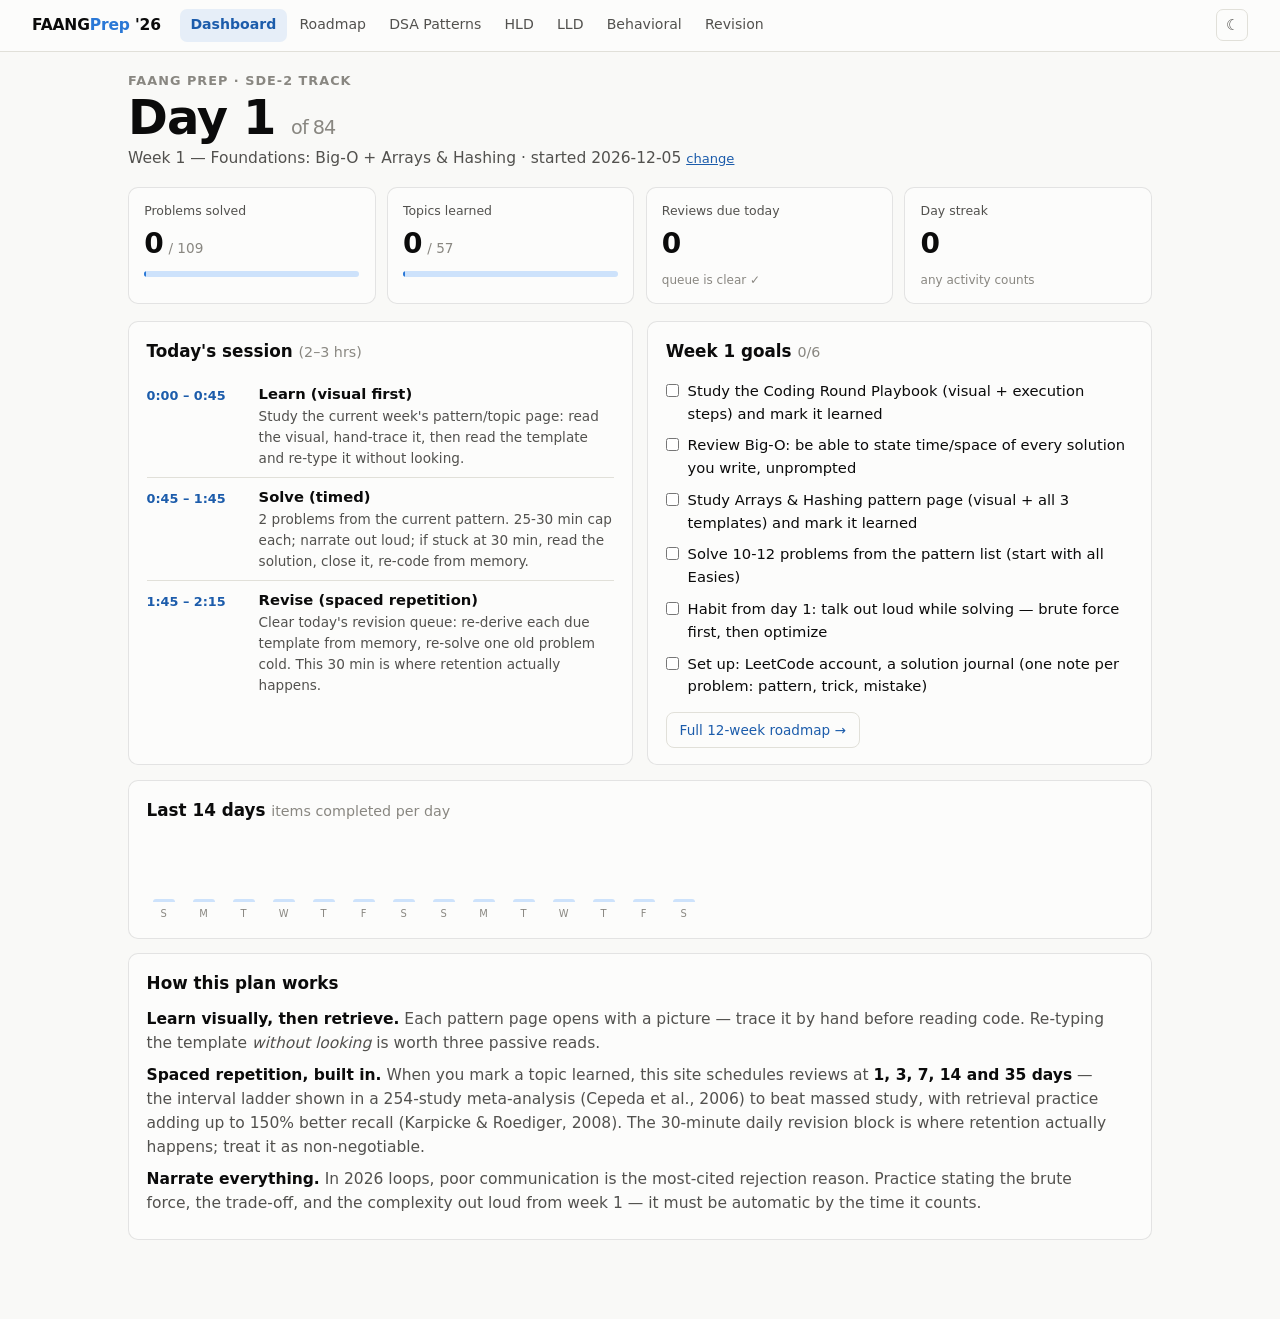
==== website/index.html @ 33d24913 "feat: initialize project structure with DSA, LLD, and system design educational content and tools" ====
<!DOCTYPE html>
<html lang="en">
<head>
  <meta charset="UTF-8">
  <meta name="viewport" content="width=device-width, initial-scale=1.0">
  <title>FAANG Prep 2026 — 12-Week SDE-2 Plan</title>
  <meta name="description" content="Interactive 12-week FAANG interview prep: DSA patterns with visuals, HLD system design with architecture diagrams, LLD machine coding, behavioral, and a built-in spaced-repetition revision scheduler.">
  <meta name="theme-color" content="#fcfcfb" media="(prefers-color-scheme: light)">
  <meta name="theme-color" content="#1a1a19" media="(prefers-color-scheme: dark)">
  <link rel="stylesheet" href="styles.css">
  <link rel="icon" href="data:image/svg+xml,<svg xmlns='http://www.w3.org/2000/svg' viewBox='0 0 100 100'><text y='.9em' font-size='90'>🎯</text></svg>">
</head>
<body>
  <header class="topbar">
    <div class="brand">FAANG<span>Prep</span> '26</div>
    <nav>
      <button class="nav-btn" data-view="dashboard">Dashboard</button>
      <button class="nav-btn" data-view="roadmap">Roadmap</button>
      <button class="nav-btn" data-view="dsa">DSA Patterns</button>
      <button class="nav-btn" data-view="system">HLD</button>
      <button class="nav-btn" data-view="lld">LLD</button>
      <button class="nav-btn" data-view="behavioral">Behavioral</button>
      <button class="nav-btn" data-view="revision">Revision <span class="badge"></span></button>
    </nav>
    <button id="theme-btn" title="Toggle theme">☾</button>
  </header>
  <main id="view"></main>
  <script src="data_misc.js"></script>
  <script src="data_dsa.js"></script>
  <script src="data_system.js"></script>
  <script src="data_lld.js"></script>
  <script src="data.js"></script>
  <script src="app.js"></script>
</body>
</html>
---- website/styles.css ----
/* ============================================================
   FAANG Prep 2026 — styles
   Palette roles from the validated reference palette (light+dark)
   ============================================================ */

:root, :root[data-theme="light"] {
  --page:        #f9f9f7;
  --surface:     #fcfcfb;
  --ink:         #0b0b0b;
  --ink-2:       #52514e;
  --muted:       #898781;
  --hairline:    #e1e0d9;
  --border:      rgba(11,11,11,0.10);
  --accent:      #2a78d6;   /* series blue */
  --accent-ink:  #1c5cab;
  --track:       #cde2fb;   /* lighter step of same ramp */
  --good:        #0ca30c;
  --good-text:   #006300;
  --warn:        #fab219;
  --critical:    #d03b3b;
  --violet:      #4a3aa7;
  --aqua:        #1baf7a;
  --orange:      #eb6834;
  --violet-wash: rgba(74,58,167,0.08);
  --aqua-wash:   rgba(27,175,122,0.10);
  --orange-wash: rgba(235,104,52,0.08);
  --code-bg:     #f2f1ed;
  --wash:        rgba(42,120,214,0.10);
  --sq1: #86b6ef; --sq2: #6da7ec; --sq3: #3987e5; --sq4: #2a78d6; --sq5: #1c5cab; --sq6: #104281;
}
:root[data-theme="dark"] {
  --page:        #0d0d0d;
  --surface:     #1a1a19;
  --ink:         #ffffff;
  --ink-2:       #c3c2b7;
  --muted:       #898781;
  --hairline:    #2c2c2a;
  --border:      rgba(255,255,255,0.10);
  --accent:      #3987e5;
  --accent-ink:  #6da7ec;
  --track:       #0d366b;
  --good:        #0ca30c;
  --good-text:   #0ca30c;
  --warn:        #fab219;
  --critical:    #e66767;
  --violet:      #9085e9;
  --aqua:        #199e70;
  --orange:      #d95926;
  --violet-wash: rgba(144,133,233,0.12);
  --aqua-wash:   rgba(25,158,112,0.13);
  --orange-wash: rgba(217,89,38,0.12);
  --code-bg:     #111110;
  --wash:        rgba(57,135,229,0.14);
  --sq1: #184f95; --sq2: #1c5cab; --sq3: #256abf; --sq4: #2a78d6; --sq5: #3987e5; --sq6: #6da7ec;
}

* { box-sizing: border-box; margin: 0; }
html { scroll-behavior: smooth; }
body {
  font-family: system-ui, -apple-system, "Segoe UI", sans-serif;
  background: var(--page);
  color: var(--ink);
  line-height: 1.55;
  font-size: 15.5px;
}
a { color: var(--accent-ink); text-decoration: none; }
a:hover { text-decoration: underline; }
h1 { font-size: 1.7rem; margin: 0.4rem 0 0.5rem; letter-spacing: -0.01em; }
h2 { font-size: 1.05rem; margin-bottom: 0.7rem; }
code { background: var(--code-bg); border-radius: 4px; padding: 0.08em 0.35em; font-size: 0.9em; }
pre { background: var(--code-bg); border: 1px solid var(--hairline); border-radius: 8px;
      padding: 0.9rem 1rem; overflow-x: auto; font-size: 0.82rem; line-height: 1.5; }
pre code { background: none; padding: 0; }
ul, ol { padding-left: 1.3rem; }
li { margin: 0.35rem 0; }
.muted { color: var(--muted); font-weight: 400; font-size: 0.85em; }
.lede { color: var(--ink-2); max-width: 62rem; margin-bottom: 1.2rem; }

/* ---------- layout ---------- */
.topbar {
  position: sticky; top: 0; z-index: 10;
  display: flex; align-items: center; gap: 0.6rem;
  padding: 0.55rem clamp(0.8rem, 3vw, 2rem);
  background: var(--surface);
  border-bottom: 1px solid var(--hairline);
  flex-wrap: wrap;
}
.brand { font-weight: 700; letter-spacing: -0.01em; margin-right: 0.6rem; white-space: nowrap; }
.brand span { color: var(--accent); }
nav { display: flex; gap: 0.15rem; flex-wrap: wrap; flex: 1; }
.nav-btn {
  border: 0; background: none; color: var(--ink-2);
  font: inherit; font-size: 0.88rem; padding: 0.35rem 0.65rem;
  border-radius: 7px; cursor: pointer; display: inline-flex; align-items: center; gap: 0.35rem;
}
.nav-btn:hover { background: var(--wash); }
.nav-btn.active { background: var(--wash); color: var(--accent-ink); font-weight: 600; }
.badge {
  display: none; align-items: center; justify-content: center;
  min-width: 1.15rem; height: 1.15rem; padding: 0 0.25rem;
  border-radius: 999px; background: var(--critical); color: #fff;
  font-size: 0.68rem; font-weight: 700;
}
#theme-btn {
  border: 1px solid var(--hairline); background: none; color: var(--ink-2);
  border-radius: 7px; width: 2rem; height: 2rem; cursor: pointer; font-size: 0.95rem;
}
main { max-width: 68rem; margin: 0 auto; padding: 1.2rem clamp(0.8rem, 3vw, 2rem) 4rem; }

/* ---------- hero + tiles ---------- */
.hero-kicker { color: var(--muted); font-size: 0.8rem; text-transform: uppercase; letter-spacing: 0.08em; font-weight: 600; }
.hero-num { font-size: 3rem; font-weight: 650; letter-spacing: -0.02em; line-height: 1.1; }
.hero-of { font-size: 1.2rem; color: var(--muted); font-weight: 500; }
.hero-sub { color: var(--ink-2); margin-top: 0.15rem; }

.tiles { display: grid; grid-template-columns: repeat(auto-fit, minmax(170px, 1fr)); gap: 0.7rem; margin: 1.1rem 0; }
.tile {
  background: var(--surface); border: 1px solid var(--border); border-radius: 10px;
  padding: 0.8rem 0.95rem;
}
.tile-due { border-color: var(--critical); }
.tile-label { font-size: 0.78rem; color: var(--ink-2); }
.tile-value { font-size: 1.75rem; font-weight: 650; margin: 0.1rem 0 0.35rem; }
.tile-sub { font-size: 0.85rem; color: var(--muted); font-weight: 500; margin-left: 0.3rem; }
.tile-note { font-size: 0.75rem; color: var(--muted); }
.meter { height: 6px; border-radius: 4px; background: var(--track); overflow: hidden; }
.meter-fill { height: 100%; background: var(--accent); border-radius: 4px 4px 4px 4px; min-width: 2px; }

/* ---------- panels / dashboard ---------- */
.dash-cols { display: grid; grid-template-columns: 1fr 1fr; gap: 0.9rem; }
@media (max-width: 760px) { .dash-cols { grid-template-columns: 1fr; } }
.panel {
  background: var(--surface); border: 1px solid var(--border); border-radius: 10px;
  padding: 1rem 1.1rem; margin-bottom: 0.9rem;
}
.plan-block { display: flex; gap: 0.8rem; padding: 0.5rem 0; border-top: 1px solid var(--hairline); }
.plan-block:first-of-type { border-top: 0; }
.plan-time { flex: 0 0 6.2rem; font-size: 0.8rem; color: var(--accent-ink); font-weight: 600; padding-top: 0.15rem; }
.plan-title { font-weight: 600; font-size: 0.92rem; }
.plan-desc { color: var(--ink-2); font-size: 0.85rem; }
.due-strip { margin-top: 0.7rem; padding-top: 0.7rem; border-top: 1px solid var(--hairline);
  font-size: 0.85rem; display: flex; gap: 0.4rem; flex-wrap: wrap; align-items: center; }
.method p { margin: 0.5rem 0; color: var(--ink-2); max-width: 60rem; }
.method strong { color: var(--ink); }

/* ---------- activity bars ---------- */
.activity { display: flex; align-items: flex-end; gap: 6px; height: 88px; padding-top: 6px; }
.abar-slot { display: flex; flex-direction: column; align-items: center; justify-content: flex-end; flex: 1; max-width: 34px; height: 100%; }
.abar { width: 100%; max-width: 22px; background: var(--accent); border-radius: 4px 4px 0 0; }
.abar.empty { background: var(--track); }
.abar-lbl { font-size: 0.62rem; color: var(--muted); margin-top: 4px; }

/* ---------- checklists ---------- */
.check-row { display: flex; gap: 0.55rem; align-items: baseline; padding: 0.28rem 0; cursor: pointer; font-size: 0.92rem; }
.check-row input { accent-color: var(--accent); transform: translateY(1px); cursor: pointer; flex-shrink: 0; }
.check-row:has(input:checked) span { color: var(--muted); text-decoration: line-through; }
.check-row:has(input:checked) .diff, .check-row:has(input:checked) a { text-decoration: line-through; }
.prob-row a { color: var(--ink); }
.prob-row a:hover { color: var(--accent-ink); }
.diff { font-size: 0.66rem; font-weight: 700; border-radius: 4px; padding: 0.05rem 0.35rem; flex-shrink: 0; }
.diff-E { background: rgba(12,163,12,0.15); color: var(--good-text); }
.diff-M { background: rgba(250,178,25,0.18); color: #8a6100; }
:root[data-theme="dark"] .diff-M { color: var(--warn); }
.diff-H { background: rgba(208,59,59,0.14); color: var(--critical); }

/* ---------- cards ---------- */
.phase-hdr { font-size: 0.78rem; font-weight: 700; text-transform: uppercase; letter-spacing: 0.07em;
  color: var(--muted); margin: 1.4rem 0 0.5rem; }
.group-hdr { margin: 1.5rem 0 0.6rem; }
.card { background: var(--surface); border: 1px solid var(--border); border-radius: 10px; margin-bottom: 0.55rem; overflow: hidden; }
.card-current { border-color: var(--accent); }
.card-head {
  display: flex; align-items: center; gap: 0.6rem; width: 100%;
  background: none; border: 0; font: inherit; color: inherit;
  padding: 0.7rem 0.9rem; cursor: pointer; text-align: left;
}
.card-head:hover { background: var(--wash); }
.wk-num { flex-shrink: 0; font-size: 0.72rem; font-weight: 700; color: var(--accent-ink);
  background: var(--wash); border-radius: 5px; padding: 0.15rem 0.4rem; }
.card-title { font-weight: 600; flex: 1; min-width: 8rem; }
.card-meta { color: var(--muted); font-size: 0.8rem; flex-shrink: 0; }
.chev { color: var(--muted); flex-shrink: 0; }
.card-body { padding: 0.2rem 1rem 1rem; border-top: 1px solid var(--hairline); }
.now-pill { font-size: 0.68rem; background: var(--accent); color: #fff; border-radius: 999px;
  padding: 0.1rem 0.5rem; font-weight: 600; vertical-align: 2px; }
.case-diff { flex-shrink: 0; font-size: 0.68rem; font-weight: 700; color: var(--violet);
  border: 1px solid currentColor; border-radius: 5px; padding: 0.1rem 0.4rem; }

.sect { margin-top: 0.9rem; }
.sect-label { font-size: 0.72rem; font-weight: 700; text-transform: uppercase; letter-spacing: 0.07em;
  color: var(--muted); margin-bottom: 0.3rem; }
.sect p { color: var(--ink-2); max-width: 60rem; }
.sect strong { color: var(--ink); }
.summary { font-weight: 500; margin-top: 0.7rem; }
.detail-list li { color: var(--ink-2); margin: 0.5rem 0; max-width: 60rem; }
.detail-list strong { color: var(--ink); }

.chip-row { display: flex; gap: 0.4rem; flex-wrap: wrap; margin: 0.7rem 0 0.3rem; }
.chip { font: inherit; font-size: 0.78rem; border: 1px solid var(--hairline); background: none;
  color: var(--accent-ink); border-radius: 999px; padding: 0.18rem 0.65rem; cursor: pointer; }
.chip:hover { background: var(--wash); }
.chip-sd { color: var(--violet); }
.chip-lld { color: var(--aqua); }
.chip-due { border-color: var(--critical); color: var(--critical); }

/* ---------- spaced repetition ---------- */
.sr-pill { font-size: 0.7rem; font-weight: 600; border-radius: 999px; padding: 0.14rem 0.55rem; flex-shrink: 0; }
.sr-pill.due { background: rgba(208,59,59,0.14); color: var(--critical); }
.sr-pill.scheduled { background: var(--wash); color: var(--accent-ink); }
.sr-pill.mastered { background: rgba(12,163,12,0.15); color: var(--good-text); }
.sr-box { display: flex; align-items: center; gap: 0.7rem; flex-wrap: wrap;
  margin-top: 1rem; padding-top: 0.8rem; border-top: 1px solid var(--hairline); font-size: 0.85rem; }
.btn { font: inherit; font-size: 0.85rem; font-weight: 600; border: 0; border-radius: 8px;
  background: var(--accent); color: #fff; padding: 0.45rem 0.9rem; cursor: pointer; }
.btn:hover { background: var(--accent-ink); }
.btn-sm { padding: 0.25rem 0.6rem; font-size: 0.78rem; }
.btn-ghost { font: inherit; font-size: 0.85rem; border: 1px solid var(--hairline); background: none;
  color: var(--accent-ink); border-radius: 8px; padding: 0.4rem 0.8rem; cursor: pointer; margin-top: 0.6rem; }
.btn-ghost:hover { background: var(--wash); }
.link-btn { font: inherit; font-size: 0.82rem; border: 0; background: none; color: var(--accent-ink);
  cursor: pointer; padding: 0; text-decoration: underline; }

.rev-row { display: flex; align-items: center; gap: 0.7rem; padding: 0.45rem 0;
  border-top: 1px solid var(--hairline); flex-wrap: wrap; }
.rev-row:first-of-type { border-top: 0; }
.rev-kind { font-size: 0.68rem; font-weight: 700; text-transform: uppercase; letter-spacing: 0.05em;
  color: var(--muted); flex: 0 0 7.5rem; }
.rev-name { font-size: 0.92rem; font-weight: 600; text-decoration: none; text-align: left; }
.rev-name:hover { text-decoration: underline; }
.rev-row .muted { flex: 1; }
.due-count { display: inline-flex; align-items: center; justify-content: center; min-width: 1.3rem; height: 1.3rem;
  border-radius: 999px; background: var(--critical); color: #fff; font-size: 0.75rem; margin-left: 0.3rem; }

/* ---------- behavioral ---------- */
.story { margin: 0.8rem 0; }
.story-head { font-size: 0.9rem; margin-bottom: 0.3rem; }
.story textarea { width: 100%; font: inherit; font-size: 0.88rem; color: var(--ink);
  background: var(--code-bg); border: 1px solid var(--hairline); border-radius: 8px; padding: 0.6rem 0.7rem; resize: vertical; }
.story textarea:focus { outline: 2px solid var(--accent); outline-offset: -1px; }
.lp-grid { display: grid; grid-template-columns: repeat(auto-fill, minmax(230px, 1fr)); gap: 0.6rem; }
.lp { border: 1px solid var(--hairline); border-radius: 8px; padding: 0.6rem 0.7rem; font-size: 0.84rem; }
.lp strong { display: block; margin-bottom: 0.15rem; }
.lp span { color: var(--ink-2); }
.q-list li { margin: 0.5rem 0; color: var(--ink-2); }
.q-list li strong { color: var(--ink); }

/* ---------- pattern visuals ---------- */
.viz-array-wrap { background: var(--code-bg); border: 1px solid var(--hairline); border-radius: 8px;
  padding: 0.8rem 0.9rem; overflow-x: auto; }
.viz-label { font-size: 0.8rem; color: var(--ink-2); margin-bottom: 0.6rem; }
.viz-note { font-size: 0.78rem; color: var(--muted); margin-top: 0.55rem; }
.viz-array, .viz-list { display: flex; gap: 4px; flex-wrap: wrap; align-items: center; }
.viz-list { margin: 0.25rem 0; }
.cell, .lnode, .tnode, .gcell {
  display: flex; align-items: center; justify-content: center;
  min-width: 2.2rem; height: 2.2rem; padding: 0 0.4rem;
  background: var(--surface); border: 1px solid var(--hairline); border-radius: 6px;
  font-family: ui-monospace, Consolas, monospace; font-size: 0.85rem;
}
.lnode { border-radius: 999px; }
.arrow { color: var(--muted); }
.arrow.gap { color: var(--critical); }
.cell.cur, .tnode.cur, .lnode.cur { background: var(--accent); border-color: var(--accent); color: #fff; font-weight: 700; }
.cell.win, .tnode.win { background: var(--wash); border-color: var(--accent); color: var(--accent-ink); font-weight: 600; }
.cell.seen, .cell.stk { background: var(--wash); border-color: var(--hairline); color: var(--accent-ink); }
.cell.done, .lnode.done, .gcell.done { background: rgba(12,163,12,0.13); border-color: rgba(12,163,12,0.4); color: var(--good-text); }
.cell.ptr-l, .lnode.ptr-l { border: 2px solid var(--accent); font-weight: 700; }
.cell.ptr-r, .lnode.ptr-r { border: 2px solid var(--violet); font-weight: 700; }
.cell.no { color: var(--critical); }
.cell.yes { color: var(--good-text); }
.cell.yes.cur { background: var(--good); border-color: var(--good); color: #fff; }
.viz-tree { display: flex; flex-direction: column; gap: 6px; align-items: center; }
.trow { display: flex; gap: 10px; justify-content: center; }
.viz-grid { display: grid; grid-template-columns: repeat(3, 2.4rem); gap: 4px; }
.viz-grid-4 { grid-template-columns: repeat(4, 2.4rem); }
.gcell { min-width: 0; height: 2rem; font-size: 0.8rem; }
.gcell.hdr { background: none; border: 0; color: var(--muted); font-weight: 700; }
.gcell.land { background: var(--accent); border-color: var(--accent); color: #fff; font-weight: 700; }
.gcell.land2 { background: var(--violet); border-color: var(--violet); color: #fff; font-weight: 700; }
.viz-bars { display: flex; flex-direction: column; gap: 4px; }
.ibar { height: 1.5rem; background: var(--accent); border-radius: 4px; color: #fff;
  font-size: 0.72rem; display: flex; align-items: center; padding: 0 0.5rem; min-width: 3rem; }
.ibar.alt { background: var(--violet); }

/* ---------- architecture flow diagrams (HLD) ---------- */
.sdd { background: var(--code-bg); border: 1px solid var(--hairline); border-radius: 8px;
  padding: 0.8rem 0.9rem; margin: 0.4rem 0 0.2rem; overflow-x: auto; }
.sdd .viz-label { margin-bottom: 0.2rem; }
.frow { display: flex; align-items: center; gap: 7px; margin: 0.5rem 0 0; width: max-content; }
.frow-sub { margin-left: 1.4rem; }
.nd { display: inline-flex; align-items: baseline; gap: 0.3rem; border: 1px solid var(--hairline);
  border-left-width: 3px; border-radius: 6px; padding: 0.22rem 0.55rem;
  font-size: 0.76rem; font-weight: 600; white-space: nowrap; background: var(--surface); color: var(--ink); }
.nd small { font-weight: 500; color: var(--muted); font-size: 0.68rem; }
.nd-c { border-left-color: var(--muted); }
.nd-e { border-left-color: var(--orange); background: var(--orange-wash); }
.nd-s { border-left-color: var(--accent); background: var(--wash); }
.nd-d { border-left-color: var(--aqua); background: var(--aqua-wash); }
.nd-q { border-left-color: var(--violet); background: var(--violet-wash); }
.fa { color: var(--muted); font-size: 0.76rem; white-space: nowrap; }
.nd-legend { display: flex; gap: 0.45rem; flex-wrap: wrap; margin: 0 0 1.1rem; }
.nd-legend .nd { font-size: 0.7rem; padding: 0.14rem 0.5rem; }

/* consistent-hashing ring */
.ring-wrap { display: flex; gap: 1.1rem; align-items: center; flex-wrap: wrap; padding: 0.4rem 0.2rem; }
.ring { position: relative; width: 190px; height: 190px; flex-shrink: 0;
  border: 2px dashed var(--hairline); border-radius: 50%; margin: 0.4rem; }
.rn { position: absolute; transform: translate(-50%, -50%); font-size: 0.7rem; font-weight: 700;
  border-radius: 6px; padding: 0.15rem 0.45rem; white-space: nowrap; }
.rn-s { background: var(--accent); color: #fff; }
.rn-k { background: var(--surface); border: 1px solid var(--violet); color: var(--violet); border-radius: 999px; }
.ring-note { max-width: 17rem; }

/* token bucket */
.bucket { display: flex; align-items: center; gap: 0.7rem; flex-wrap: wrap; padding: 0.3rem 0; }
.bkt { display: inline-flex; gap: 6px; padding: 0.6rem 0.6rem 0.5rem; border: 2px solid var(--ink-2);
  border-top: 0; border-radius: 0 0 12px 12px; }
.tok { width: 15px; height: 15px; border-radius: 50%; background: var(--accent); }
.tok.used { background: var(--track); }

/* interview timeline (ordinal ramp, labels in ink) */
.tl { display: flex; gap: 2px; max-width: 640px; }
.tl-seg { min-width: 0; }
.tl-bar { height: 12px; border-radius: 3px; }
.tl-lbl { font-size: 0.64rem; color: var(--ink-2); margin-top: 3px; line-height: 1.3; }
.sq1 { background: var(--sq1); } .sq2 { background: var(--sq2); } .sq3 { background: var(--sq3); }
.sq4 { background: var(--sq4); } .sq5 { background: var(--sq5); } .sq6 { background: var(--sq6); }

/* duo compare boxes */
.duo { display: flex; gap: 0.6rem; flex-wrap: wrap; margin: 0.5rem 0 0.2rem; }
.duo > div { flex: 1; min-width: 210px; border: 1px solid var(--hairline); border-radius: 8px;
  background: var(--surface); padding: 0.55rem 0.7rem; font-size: 0.82rem; color: var(--ink-2); }
.duo strong { color: var(--ink); display: block; margin-bottom: 0.15rem; }

/* UML class cards (LLD) */
.uml { display: grid; grid-template-columns: repeat(auto-fill, minmax(215px, 1fr)); gap: 0.6rem; margin: 0.5rem 0 0.3rem; }
.cls { border: 1px solid var(--hairline); border-radius: 8px; overflow: hidden; background: var(--surface); }
.cls-h { display: flex; justify-content: space-between; align-items: baseline; gap: 0.4rem;
  padding: 0.3rem 0.6rem; font-weight: 700; font-size: 0.78rem; font-family: ui-monospace, Consolas, monospace;
  background: var(--wash); color: var(--accent-ink); border-bottom: 1px solid var(--hairline); }
.cls-h em { font-style: normal; font-weight: 500; font-size: 0.66rem; color: var(--muted); white-space: nowrap; }
.cls ul { list-style: none; margin: 0; padding: 0.35rem 0.6rem; font-family: ui-monospace, Consolas, monospace; font-size: 0.72rem; }
.cls li { margin: 0.14rem 0; color: var(--ink-2); }
.cls ul.mth { border-top: 1px dashed var(--hairline); }
.cls ul.mth li { color: var(--ink); }

/* big-O table */
.tbl-wrap { overflow-x: auto; margin: 0.4rem 0; }
.bigo { border-collapse: collapse; min-width: 560px; width: 100%; font-size: 0.8rem; }
.bigo th, .bigo td { border: 1px solid var(--hairline); padding: 0.32rem 0.55rem; text-align: left; }
.bigo th { background: var(--code-bg); font-size: 0.7rem; text-transform: uppercase; letter-spacing: 0.04em; color: var(--ink-2); }
.bigo td:not(:first-child):not(:last-child) { font-family: ui-monospace, Consolas, monospace; font-size: 0.76rem; white-space: nowrap; }
.bigo td:last-child { color: var(--ink-2); }

/* dashboard: week strip + difficulty minis */
.wkstrip { display: flex; gap: 3px; margin-top: 0.9rem; max-width: 560px; }
.wk-seg { flex: 1; height: 22px; border-radius: 4px; background: var(--track); border: 0;
  cursor: pointer; font: inherit; font-size: 0.62rem; font-weight: 700; color: var(--accent-ink); padding: 0; }
.wk-seg.done { background: var(--accent); color: #fff; }
.wk-seg.cur { background: var(--surface); box-shadow: inset 0 0 0 2px var(--accent); }
.mini-rows { margin-top: 0.55rem; display: flex; flex-direction: column; gap: 0.3rem; }
.mini-row { display: flex; align-items: center; gap: 0.45rem; }
.mini-meter { flex: 1; height: 4px; border-radius: 3px; background: var(--track); overflow: hidden; }
.mini-fill { height: 100%; background: var(--accent); }
.mini-n { font-size: 0.66rem; color: var(--muted); min-width: 3.4rem; text-align: right; font-variant-numeric: tabular-nums; }

/* resources row */
.res-row { display: flex; gap: 0.45rem; flex-wrap: wrap; align-items: center; margin: -0.4rem 0 1.2rem; }
.res-lbl { font-size: 0.7rem; font-weight: 700; text-transform: uppercase; letter-spacing: 0.06em; color: var(--muted); }
.res-row a { font-size: 0.78rem; border: 1px solid var(--hairline); border-radius: 999px; padding: 0.16rem 0.6rem; color: var(--accent-ink); }
.res-row a:hover { background: var(--wash); text-decoration: none; }

/* focus */
:focus-visible { outline: 2px solid var(--accent); outline-offset: 2px; }

@media (max-width: 700px) {
  h1 { font-size: 1.45rem; }
  .topbar { gap: 0.45rem; }
  .topbar nav { flex-wrap: nowrap; overflow-x: auto; scrollbar-width: none; min-width: 0; }
  .topbar nav::-webkit-scrollbar { display: none; }
  .nav-btn { white-space: nowrap; flex-shrink: 0; padding: 0.35rem 0.55rem; }
  .card-head { gap: 0.45rem; padding: 0.65rem 0.7rem; }
  .card-body { padding: 0.2rem 0.75rem 0.9rem; }
  .card-meta { font-size: 0.72rem; }
  .tiles { grid-template-columns: 1fr 1fr; }
  .wkstrip { max-width: none; }
}

@media (max-width: 560px) {
  .hero-num { font-size: 2.2rem; }
  .plan-time { flex-basis: 4.6rem; }
  .rev-kind { flex-basis: 100%; }
}
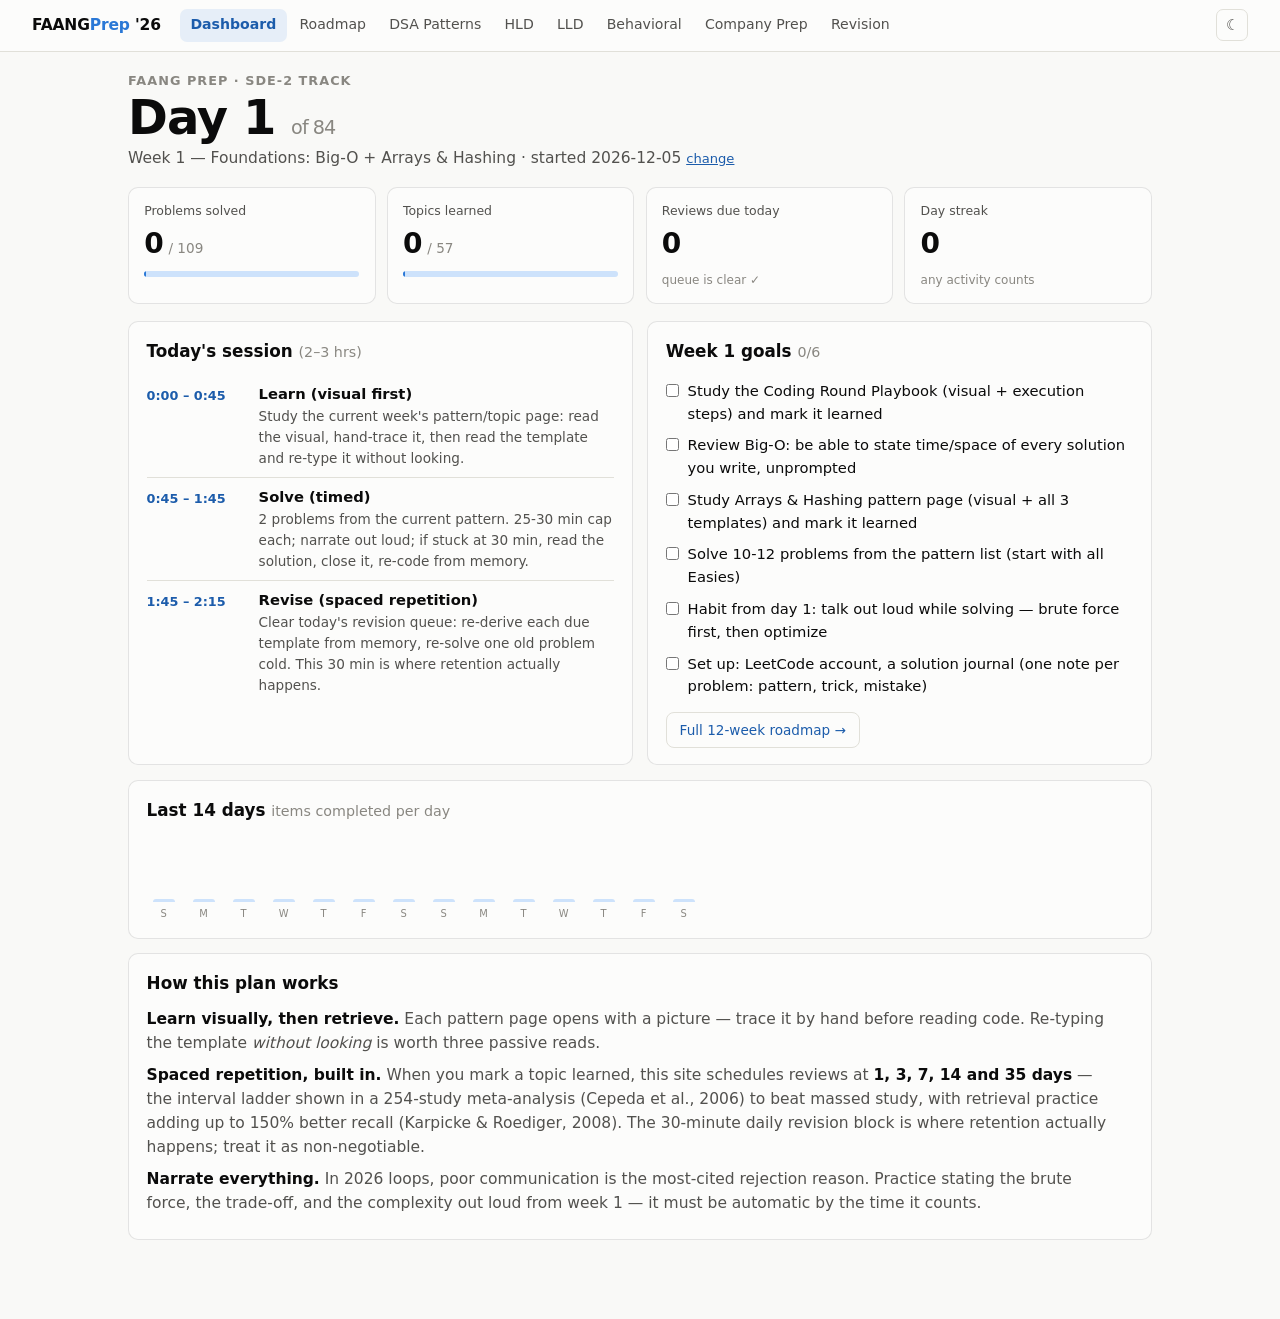
==== commit 8c2894b5: "feat: initialize FAANG prep website project with core structure, styles, and data orchestration" ====
--- a/website/index.html
+++ b/website/index.html
@@ -20,6 +20,7 @@
       <button class="nav-btn" data-view="system">HLD</button>
       <button class="nav-btn" data-view="lld">LLD</button>
       <button class="nav-btn" data-view="behavioral">Behavioral</button>
+      <button class="nav-btn" data-view="curator">Company Prep</button>
       <button class="nav-btn" data-view="revision">Revision <span class="badge"></span></button>
     </nav>
     <button id="theme-btn" title="Toggle theme">☾</button>
@@ -29,6 +30,7 @@
   <script src="data_dsa.js"></script>
   <script src="data_system.js"></script>
   <script src="data_lld.js"></script>
+  <script src="data_custom.js"></script>
   <script src="data.js"></script>
   <script src="app.js"></script>
 </body>
--- a/website/styles.css
+++ b/website/styles.css
@@ -391,3 +391,44 @@
   .plan-time { flex-basis: 4.6rem; }
   .rev-kind { flex-basis: 100%; }
 }
+
+/* ---------- Company Prep styles ---------- */
+.curator-grid { display: grid; grid-template-columns: 280px 1fr; gap: 1.2rem; align-items: start; }
+@media (max-width: 820px) { .curator-grid { grid-template-columns: 1fr; } }
+
+.curator-sidebar { background: var(--surface); border: 1px solid var(--border); border-radius: 10px; padding: 1rem; }
+.curator-list-title { font-size: 0.82rem; font-weight: 700; text-transform: uppercase; letter-spacing: 0.05em; color: var(--muted); margin-bottom: 0.6rem; }
+.curator-item-btn { display: block; width: 100%; text-align: left; background: none; border: 0; font: inherit; padding: 0.5rem 0.65rem; border-radius: 7px; cursor: pointer; color: var(--ink-2); margin-bottom: 0.25rem; transition: background 0.15s ease; }
+.curator-item-btn:hover { background: var(--wash); }
+.curator-item-btn.active { background: var(--wash); color: var(--accent-ink); font-weight: 600; border-left: 3px solid var(--accent); border-top-left-radius: 0; border-bottom-left-radius: 0; }
+
+.curator-form-panel { background: var(--surface); border: 1px solid var(--border); border-radius: 10px; padding: 1.2rem; margin-bottom: 1rem; }
+.form-group { margin-bottom: 1rem; }
+.form-group label { display: block; font-size: 0.85rem; font-weight: 600; margin-bottom: 0.35rem; color: var(--ink); }
+.curator-input { width: 100%; padding: 0.55rem 0.75rem; border: 1px solid var(--border); border-radius: 7px; background: var(--page); color: var(--ink); font: inherit; transition: border-color 0.2s; }
+.curator-input:focus { border-color: var(--accent); outline: none; }
+.curator-textarea { width: 100%; padding: 0.55rem 0.75rem; border: 1px solid var(--border); border-radius: 7px; background: var(--page); color: var(--ink); font: inherit; resize: vertical; min-height: 120px; transition: border-color 0.2s; }
+.curator-textarea:focus { border-color: var(--accent); outline: none; }
+
+.btn-primary { display: inline-flex; align-items: center; justify-content: center; gap: 0.4rem; background: var(--accent); color: #fff; border: 0; font: inherit; font-size: 0.9rem; font-weight: 600; padding: 0.55rem 1.1rem; border-radius: 7px; cursor: pointer; transition: opacity 0.2s; }
+.btn-primary:hover { opacity: 0.9; }
+.btn-danger { display: inline-flex; align-items: center; justify-content: center; background: none; border: 1px solid var(--critical); color: var(--critical); font: inherit; font-size: 0.75rem; padding: 0.25rem 0.5rem; border-radius: 5px; cursor: pointer; transition: background 0.15s; }
+.btn-danger:hover { background: rgba(230,103,103,0.1); }
+
+.curator-roadmap-container { margin-top: 1rem; }
+.curator-meta-strip { display: flex; justify-content: space-between; align-items: center; flex-wrap: wrap; gap: 0.6rem; margin-bottom: 1rem; padding-bottom: 0.8rem; border-bottom: 1px solid var(--hairline); }
+.curator-title-area h2 { margin-bottom: 0.15rem; font-size: 1.35rem; }
+.curator-meta-details { display: flex; gap: 0.8rem; font-size: 0.82rem; color: var(--muted); }
+
+.curator-week-card { background: var(--surface); border: 1px solid var(--border); border-radius: 10px; margin-bottom: 0.8rem; }
+.curator-week-header { display: flex; align-items: center; justify-content: space-between; padding: 0.65rem 0.9rem; font-weight: 600; border-bottom: 1px solid var(--hairline); background: var(--wash); border-top-left-radius: 9px; border-top-right-radius: 9px; }
+.curator-week-title { font-size: 0.92rem; color: var(--accent-ink); }
+.curator-week-desc { font-size: 0.78rem; font-weight: normal; color: var(--ink-2); }
+.curator-week-body { padding: 0.4rem 0.9rem 0.8rem; }
+
+.curator-tag { display: inline-block; font-size: 0.68rem; font-weight: 750; text-transform: uppercase; padding: 0.1rem 0.4rem; border-radius: 4px; margin-right: 0.4rem; }
+.curator-tag.dsa { background: rgba(42,120,214,0.12); color: var(--accent-ink); }
+.curator-tag.system { background: rgba(144,133,233,0.12); color: var(--violet); }
+.curator-tag.lld { background: rgba(27,175,122,0.13); color: var(--aqua); }
+.curator-tag.custom { background: rgba(235,104,52,0.08); color: var(--orange); }
+
